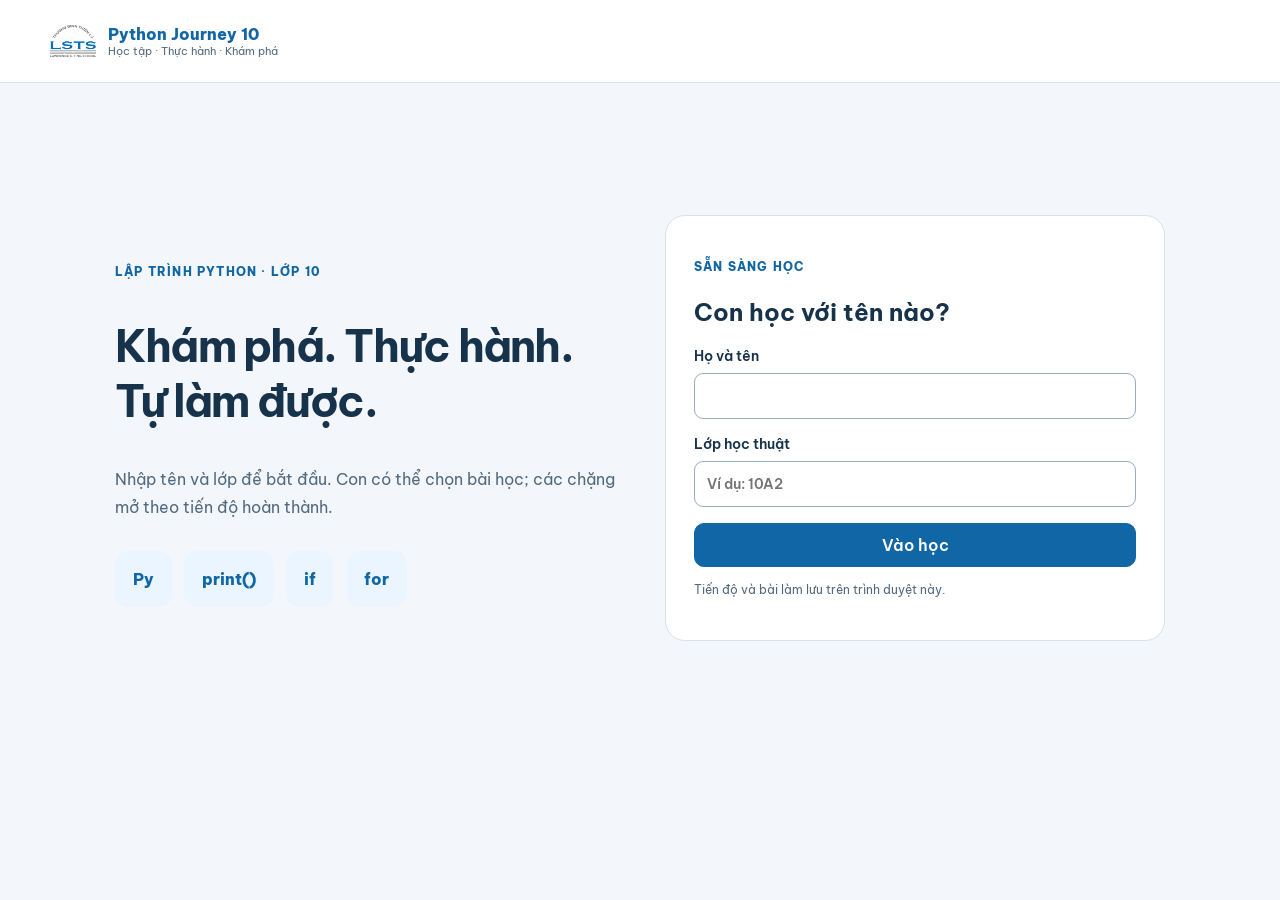
==== index.html @ 365a0a02 "Simplify learning navigation, rotate six 3D games and preserve sequential progress" ====
<!doctype html><html lang="vi"><head><meta charset="utf-8"><meta name="viewport" content="width=device-width,initial-scale=1"><meta name="theme-color" content="#1166a5"><title>Python Journey 10</title><link rel="stylesheet" href="./shared/shell.css?v=6b348f273601"></head><body><div id="app"></div><script src="./course.js?v=6b348f273601"></script><script>window.STANDALONE={...COURSE_CONFIG,base:"./"};</script><script src="./shared/store.js?v=6b348f273601"></script><script src="./shared/shell.js?v=6b348f273601"></script></body></html>
---- shared/shell.css ----
@import url('https://fonts.googleapis.com/css2?family=Be+Vietnam+Pro:wght@400;500;600;700;800&display=swap');
:root{font-family:'Be Vietnam Pro',system-ui,sans-serif;color:#17324b;background:#f3f6fa;--accent:#087d78;--wash:#e8f5f2}*{box-sizing:border-box}body{margin:0}button,input,select{font:inherit}button,a{touch-action:manipulation}button{cursor:pointer}button:disabled{opacity:.6;cursor:wait}button:focus-visible,a:focus-visible,input:focus-visible,select:focus-visible{outline:3px solid #d97706;outline-offset:3px}a{color:var(--accent);text-decoration:none}button,.button{display:inline-flex;align-items:center;justify-content:center;gap:8px;border:1px solid #c9d7e3;background:white;color:#17324b;border-radius:10px;min-height:44px;padding:10px 15px;font-weight:600}.primary{background:var(--accent);color:#fff;border-color:var(--accent)}.brand{display:flex;align-items:center;gap:12px;font-weight:800}.brand img{width:46px;height:46px;object-fit:contain}.brand small{display:block;font-size:11px;font-weight:400;color:#52697e}.header{display:flex;justify-content:space-between;align-items:center;gap:16px;padding:18px max(22px,calc((100vw - 1180px)/2));background:#fff;border-bottom:1px solid #dae3eb}.actions{display:flex;align-items:center;gap:8px;flex-wrap:wrap}.container{max-width:1180px;padding:30px 22px 70px;margin:auto}h1{font-size:clamp(28px,4vw,44px);line-height:1.25;letter-spacing:-.04em}p{line-height:1.75;color:#52697e}.eyebrow{font-size:12px;letter-spacing:.1em;text-transform:uppercase;color:var(--accent);font-weight:800}.welcome{display:grid;grid-template-columns:1fr 1fr;gap:50px;align-items:center;max-width:1050px;min-height:70vh;margin:auto}.welcome h1{max-width:530px}.intro-symbols{display:flex;gap:12px;margin-top:30px}.intro-symbols span{display:grid;place-items:center;padding:18px;border-radius:14px;background:var(--wash);color:var(--accent);font-weight:800}.panel{background:white;border:1px solid #d8e2eb;border-radius:20px;padding:28px}.field{display:block;margin:16px 0;font-size:14px;font-weight:600}.field input,.field select{display:block;width:100%;min-height:46px;margin-top:8px;border:1px solid #99adc0;background:white;padding:10px 12px;border-radius:9px;color:#17324b}.hint{font-size:12px}.notice{border:1px solid #b9dacf;background:var(--wash);border-radius:14px;padding:16px 20px;margin:20px 0;font-size:14px;line-height:1.6}.error{background:#fff0ed;color:#9f3028;padding:12px;border-radius:10px}.grid{display:grid;grid-template-columns:repeat(auto-fill,minmax(300px,1fr));gap:18px}.card{display:flex;flex-direction:column;gap:10px;padding:23px;background:white;border:1px solid #d8e2eb;border-radius:18px;color:#17324b}.card:hover{border-color:var(--accent);box-shadow:0 8px 25px #17324b0d}.card h2{font-size:19px;margin:4px 0;line-height:1.45}.card p{font-size:13px;margin:0}.card-bottom{border-top:1px solid #d8e2eb;padding-top:14px;display:flex;justify-content:space-between;font-size:13px}.stats{display:flex;gap:20px;flex-wrap:wrap;margin:20px 0}.stats div{padding:16px 25px;background:white;border:1px solid #d8e2eb;border-radius:14px}.stats b{font-size:26px}.stats small{display:block;color:#52697e}.bar{height:50px;display:flex;align-items:center;justify-content:space-between;gap:8px;background:white;border-bottom:1px solid #d8e2eb;padding:3px 10px}.bar button{padding:5px 9px;font-size:12px}.bar .title{font-size:12px;max-width:44%;white-space:nowrap;overflow:hidden;text-overflow:ellipsis}.bar .status{font-size:11px;color:#52697e}.frame{width:100%;height:calc(100dvh - 50px);display:block;border:0}.tools{position:fixed;top:54px;right:10px;width:min(350px,calc(100vw - 20px));z-index:100;background:white;padding:18px;border:1px solid #c9d7e3;border-radius:14px;box-shadow:0 15px 40px #17324b25}.tools button{width:100%;margin:4px 0;justify-content:flex-start}.tools p{font-size:12px}.footer{padding:25px;text-align:center;font-size:12px;color:#52697e}dialog{border:1px solid #c9d7e3;border-radius:18px;max-width:560px;width:calc(100vw - 30px);padding:25px;max-height:90dvh}dialog::backdrop{background:#112d4266}.hidden{display:none!important}.lesson-page{overflow:hidden}@media(max-width:650px){.welcome{grid-template-columns:1fr;gap:18px;min-height:0}.welcome h1{font-size:29px}.intro-symbols{display:none}.container{padding:24px 16px}.panel{padding:22px}.header{padding:13px 16px}.header .brand{font-size:14px}.grid{grid-template-columns:1fr}.bar .title{display:none}.bar .status{max-width:110px;overflow:hidden;white-space:nowrap;text-overflow:ellipsis}.bar .actions{gap:5px}.stats{gap:8px}.stats div{flex:1;padding:12px}.footer{font-size:11px}}@media(prefers-reduced-motion:reduce){*{scroll-behavior:auto!important;animation:none!important;transition:none!important}}

.bar .actions{flex-wrap:nowrap;flex-shrink:0}.bar button{white-space:nowrap}.bar #back{flex-shrink:0}@media(max-width:650px){.bar .status{display:none}.bar{justify-content:space-between}.bar .actions{gap:6px}}

.resume{display:flex;align-items:center;justify-content:space-between;gap:16px;background:var(--wash);border:1px solid #bdd4d6;border-radius:18px;padding:20px}.resume h2{margin:8px 0;font-size:22px}.resume p{margin:0;font-size:13px}.course-filters{display:grid;grid-template-columns:2fr 1.5fr 1fr 1fr;gap:12px;margin-top:25px}.course-filters label{font-size:12px;font-weight:700}.course-filters input,.course-filters select{display:block;width:100%;font:inherit;min-height:44px;margin-top:7px;padding:10px;border:1px solid #b0c4d2;border-radius:9px;background:white}.card[hidden]{display:none!important}@media(max-width:700px){.course-filters{grid-template-columns:1fr 1fr}.resume{align-items:flex-start;flex-direction:column}.resume .button{width:100%}}

.world-page .bar{display:none}.world-page .frame{height:100dvh}.hope-choice{margin:12px 0}.hope-toggle{font:inherit;padding:10px 12px;border:1px solid #d1aa4d;border-radius:10px;background:#fff6d9;color:#765117;min-height:44px}
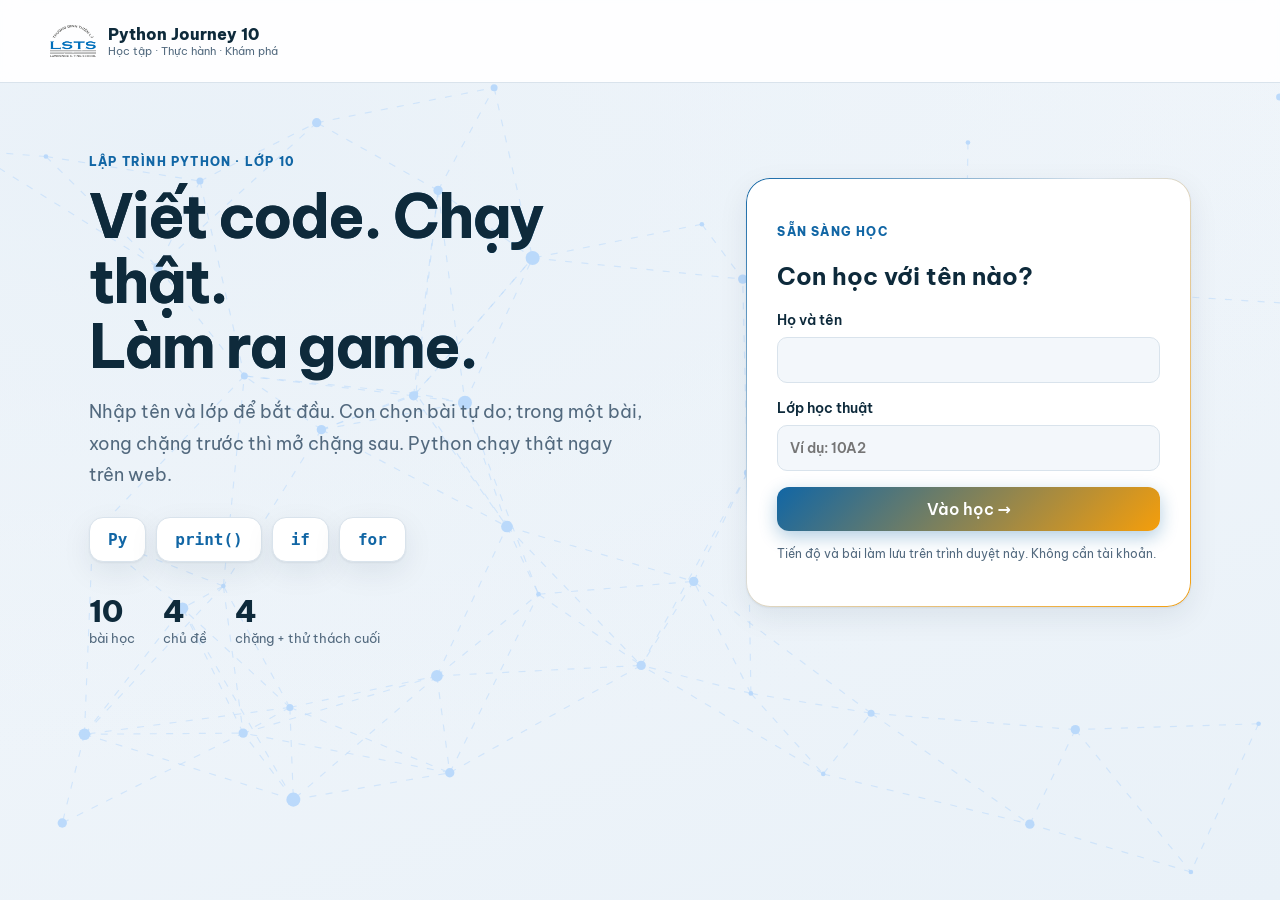
==== commit ee8513d0: "Python 10: đăng Bài 1–10, giao diện lab, Thử thách cuối, câu chữ tự nhiên hơn Co-Authored-By: Claude" ====
--- a/index.html
+++ b/index.html
@@ -1 +1 @@
-<!doctype html><html lang="vi"><head><meta charset="utf-8"><meta name="viewport" content="width=device-width,initial-scale=1"><meta name="theme-color" content="#1166a5"><title>Python Journey 10</title><link rel="stylesheet" href="./shared/shell.css?v=6b348f273601"></head><body><div id="app"></div><script src="./course.js?v=6b348f273601"></script><script>window.STANDALONE={...COURSE_CONFIG,base:"./"};</script><script src="./shared/store.js?v=6b348f273601"></script><script src="./shared/shell.js?v=6b348f273601"></script></body></html>+<!doctype html><html lang="vi"><head><meta charset="utf-8"><meta name="viewport" content="width=device-width,initial-scale=1"><meta name="theme-color" content="#1166a5"><title>Python Journey 10</title><link rel="stylesheet" href="./shared/shell.css?v=558e5ad5ece0"><link rel="stylesheet" href="./shared/lab.css?v=558e5ad5ece0"><script src="./shared/lab-shell.js?v=558e5ad5ece0"></script></head><body><div id="app"></div><script src="./course.js?v=558e5ad5ece0"></script><script>window.STANDALONE={...COURSE_CONFIG,base:"./"};</script><script src="./shared/store.js?v=558e5ad5ece0"></script><script src="./shared/shell.js?v=558e5ad5ece0"></script></body></html>
--- a/shared/lab.css
+++ b/shared/lab.css
@@ -0,0 +1,149 @@
+/* Giao diện "lab" (11/10/2026) — trang vào, trang khoá, thanh bài học. Bật bằng html[data-ui=lab].
+ * Màu theo khoá: html[data-course=ml-level1] (Data Lab, sáng) · html[data-course=dl-11] (Deep Lab, tối). */
+html[data-ui=lab]{
+  --lab-bg:#F3F7FB;--lab-bg2:#E9F1F8;--lab-ink:#0E2A3B;--lab-muted:#52697E;--lab-card:#FFFFFF;--lab-line:#D9E3EC;
+  --lab-a1:#0D9488;--lab-a2:#2563EB;--lab-a3:#F59E0B;--lab-hero1:#0B3B4A;--lab-hero2:#0E7C74;--lab-glow:rgba(13,148,136,.35);
+  --lab-net:#7DD3C7;--lab-chip:#E3F4F1;--lab-chip-ink:#0B6B64;--lab-shadow:0 1px 2px rgba(14,42,59,.06),0 10px 30px rgba(14,42,59,.08);
+  --accent:var(--lab-a1);--wash:var(--lab-chip);
+}
+/* Python, SQL, C++ (12/10/2026): sáng như Data Lab, giữ màu nhận diện cũ của từng khoá. */
+html[data-ui=lab][data-course=python-10]{
+  --lab-a1:#1166A5;--lab-a2:#F59E0B;--lab-a3:#0D9488;--lab-hero1:#0B2E4F;--lab-hero2:#1166A5;--lab-glow:rgba(17,102,165,.32);
+  --lab-net:#93C5FD;--lab-chip:#EAF5FF;--lab-chip-ink:#0B4F82;
+}
+html[data-ui=lab][data-course=sql-11]{
+  --lab-a1:#087D78;--lab-a2:#2563EB;--lab-a3:#F59E0B;--lab-hero1:#0A3B39;--lab-hero2:#087D78;--lab-glow:rgba(8,125,120,.32);
+  --lab-net:#86D9C9;--lab-chip:#E7F6F0;--lab-chip-ink:#06605C;
+}
+html[data-ui=lab][data-course=cpp-8-v2]{
+  --lab-a1:#5640A5;--lab-a2:#F59E0B;--lab-a3:#EC4899;--lab-hero1:#241A4F;--lab-hero2:#5640A5;--lab-glow:rgba(86,64,165,.32);
+  --lab-net:#C4B5FD;--lab-chip:#F1EDFF;--lab-chip-ink:#43308A;
+}
+html[data-ui=lab][data-course=dl-11]{
+  --lab-bg:#0A0F1F;--lab-bg2:#0F1630;--lab-ink:#E8EBF8;--lab-muted:#A2ABCF;--lab-card:#121A35;--lab-line:#28335E;
+  --lab-a1:#8B5CF6;--lab-a2:#22D3EE;--lab-a3:#F472B6;--lab-hero1:#1E1B4B;--lab-hero2:#4C1D95;--lab-glow:rgba(139,92,246,.45);
+  --lab-net:#A78BFA;--lab-chip:#1E2450;--lab-chip-ink:#C4B5FD;--lab-shadow:0 1px 2px rgba(0,0,0,.4),0 14px 40px rgba(0,0,0,.45);
+  color-scheme:dark;
+}
+html[data-ui=lab],html[data-ui=lab] body{background:var(--lab-bg);color:var(--lab-ink)}
+html[data-ui=lab] p{color:var(--lab-muted)}
+html[data-ui=lab] h1,html[data-ui=lab] h2{color:var(--lab-ink)}
+html[data-ui=lab] .eyebrow{color:var(--lab-a1)}
+html[data-ui=lab][data-course=dl-11] .eyebrow{color:var(--lab-a2)}
+html[data-ui=lab] button,html[data-ui=lab] .button{background:var(--lab-card);color:var(--lab-ink);border-color:var(--lab-line);border-radius:12px;transition:transform .15s,box-shadow .15s,border-color .15s}
+html[data-ui=lab] button:hover,html[data-ui=lab] .button:hover{border-color:var(--lab-a1);box-shadow:0 0 0 3px var(--lab-glow)}
+html[data-ui=lab] .primary{background:linear-gradient(135deg,var(--lab-a1),var(--lab-a2));color:#fff;border:0;box-shadow:0 6px 18px var(--lab-glow)}
+html[data-ui=lab] .primary:hover{transform:translateY(-1px)}
+html[data-ui=lab] .field input,html[data-ui=lab] .field select,html[data-ui=lab] .course-filters input,html[data-ui=lab] .course-filters select{background:var(--lab-bg);color:var(--lab-ink);border-color:var(--lab-line);border-radius:10px}
+html[data-ui=lab] .field input:focus,html[data-ui=lab] .field select:focus{border-color:var(--lab-a1);box-shadow:0 0 0 3px var(--lab-glow);outline:0}
+
+/* ---------------- đầu trang */
+html[data-ui=lab] .header.lab-header{background:color-mix(in srgb,var(--lab-card) 86%,transparent);backdrop-filter:blur(10px);border-bottom:1px solid var(--lab-line);position:sticky;top:0;z-index:20}
+html[data-ui=lab] .brand{color:var(--lab-ink)}
+html[data-ui=lab] .brand small{color:var(--lab-muted)}
+html[data-ui=lab][data-course=dl-11] .brand img{filter:brightness(0) invert(1)}
+html[data-ui=lab] .lab-chip{background:var(--lab-chip);color:var(--lab-chip-ink);border-color:transparent;border-radius:999px}
+
+/* ---------------- nền mạng động */
+.lab-net{position:absolute;inset:0;width:100%;height:100%;pointer-events:none;opacity:.55}
+.lab-net line{stroke:var(--lab-net);stroke-width:1;stroke-dasharray:6 8;animation:lab-flow 6s linear infinite;opacity:.55}
+.lab-net circle{fill:var(--lab-net);animation:lab-pulse 3.2s ease-in-out infinite}
+@keyframes lab-flow{to{stroke-dashoffset:-140}}
+@keyframes lab-pulse{0%,100%{opacity:.35}50%{opacity:1}}
+
+/* ---------------- trang vào */
+.lab-gate{position:relative;min-height:calc(100dvh - 83px);overflow:hidden;background:radial-gradient(1200px 600px at 15% 10%,var(--lab-bg2),transparent),linear-gradient(160deg,var(--lab-bg),var(--lab-bg2))}
+.lab-gate-inner{position:relative;max-width:1150px;margin:auto;padding:56px 24px 64px;display:grid;grid-template-columns:1.15fr .85fr;gap:56px;align-items:center}
+.lab-gate-text h1{font-size:clamp(34px,5vw,60px);line-height:1.08;letter-spacing:-.035em;margin:10px 0 18px;max-width:640px;
+  background:linear-gradient(120deg,var(--lab-ink) 30%,var(--lab-a1) 70%,var(--lab-a2));-webkit-background-clip:text;background-clip:text;color:transparent}
+.lab-lead{font-size:18px;max-width:560px}
+html[data-ui=lab] .intro-symbols{display:flex;gap:10px;flex-wrap:wrap;margin-top:26px}
+html[data-ui=lab] .intro-symbols span{padding:12px 18px;border-radius:14px;background:var(--lab-card);color:var(--lab-a1);border:1px solid var(--lab-line);box-shadow:var(--lab-shadow);font-weight:800;font-family:"JetBrains Mono",Consolas,monospace}
+html[data-ui=lab][data-course=dl-11] .intro-symbols span{color:var(--lab-a2);box-shadow:0 0 18px var(--lab-glow)}
+.lab-facts{display:flex;gap:28px;margin:30px 0 0;padding:0}
+.lab-facts div{margin:0}.lab-facts dt{font-size:30px;font-weight:800;color:var(--lab-ink)}.lab-facts dd{margin:0;font-size:13px;color:var(--lab-muted)}
+html[data-ui=lab] .panel.lab-panel{background:var(--lab-card);border:1px solid var(--lab-line);border-radius:24px;box-shadow:var(--lab-shadow);padding:30px;position:relative}
+html[data-ui=lab] .panel.lab-panel::before{content:"";position:absolute;inset:-1px;border-radius:24px;padding:1px;background:linear-gradient(135deg,var(--lab-a1),transparent 40%,var(--lab-a2));-webkit-mask:linear-gradient(#000 0 0) content-box,linear-gradient(#000 0 0);-webkit-mask-composite:xor;mask-composite:exclude;pointer-events:none}
+
+/* ---------------- trang khoá */
+.lab-home{max-width:1200px}
+.lab-hero{position:relative;overflow:hidden;display:grid;grid-template-columns:1fr auto;gap:30px;align-items:center;padding:36px 38px;border-radius:28px;
+  background:linear-gradient(135deg,var(--lab-hero1),var(--lab-hero2));color:#fff;box-shadow:var(--lab-shadow)}
+.lab-hero .lab-net{opacity:.35}
+.lab-hero-text{position:relative}
+.lab-hero h1{color:#fff!important;margin:6px 0 10px;font-size:clamp(28px,4vw,46px)}
+.lab-hero p{color:rgba(255,255,255,.82)!important;max-width:620px}
+.lab-hero .eyebrow{color:rgba(255,255,255,.75)!important}
+.lab-hero .actions button{background:rgba(255,255,255,.12);color:#fff;border-color:rgba(255,255,255,.3)}
+.lab-hero-stats{position:relative;display:flex;align-items:center;gap:22px}
+.lab-hero .stats{flex-direction:column;gap:10px;margin:0}
+.lab-hero .stats div{background:rgba(255,255,255,.1);border:1px solid rgba(255,255,255,.22);color:#fff;padding:10px 16px;border-radius:14px}
+.lab-hero .stats small{color:rgba(255,255,255,.75)}
+.lab-ring{position:relative;width:136px;height:136px}
+.lab-ring svg{width:100%;height:100%;transform:rotate(-90deg)}
+.lab-ring circle{fill:none;stroke-width:12}
+.lab-ring-bg{stroke:rgba(255,255,255,.18)}
+.lab-ring-fg{stroke:url(#none);stroke:#fff;stroke-linecap:round;transition:stroke-dasharray .8s}
+.lab-ring-text{position:absolute;inset:0;display:grid;place-content:center;text-align:center;color:#fff}
+.lab-ring-text b{font-size:30px;line-height:1}.lab-ring-text small{font-size:15px;opacity:.75}.lab-ring-text span{font-size:12px;opacity:.8}
+html[data-ui=lab] .resume.lab-resume{margin-top:22px;background:var(--lab-card);border:1px solid var(--lab-line);border-radius:20px;padding:16px;box-shadow:var(--lab-shadow);display:flex;align-items:center;gap:18px}
+.lab-resume-img{width:150px;height:92px;flex-shrink:0;border-radius:14px;background:var(--lab-bg2) center/cover no-repeat;border:1px solid var(--lab-line)}
+.lab-resume-text{flex:1}.lab-resume-text h2{margin:4px 0;font-size:21px}
+html[data-ui=lab] .notice.lab-notice{background:transparent;border:0;padding:6px 2px;margin:12px 0 0;color:var(--lab-muted);font-size:13px}
+.lab-filters{margin:18px 0 6px;background:var(--lab-card);border:1px solid var(--lab-line);border-radius:16px;padding:10px 16px}
+.lab-filters summary{cursor:pointer;font-weight:700;padding:6px 0;color:var(--lab-ink)}
+.lab-filters .course-filters{margin:10px 0 6px}
+html[data-ui=lab] .course-filters label{color:var(--lab-muted)}
+
+.lab-journey{position:relative;margin-top:10px;padding-left:28px}
+.lab-journey::before{content:"";position:absolute;left:13px;top:20px;bottom:20px;width:3px;border-radius:3px;background:linear-gradient(var(--lab-a1),var(--lab-a2),var(--lab-a3))}
+.lab-module{position:relative;margin:26px 0 8px}
+.lab-module-head{display:flex;align-items:center;gap:14px;margin:0 0 14px}
+.lab-module-head h2{margin:0;font-size:22px}
+.lab-module-head .eyebrow{margin:0}
+.lab-module-no{position:absolute;left:-28px;width:30px;height:30px;border-radius:50%;display:grid;place-items:center;font-weight:800;font-size:14px;color:#fff;
+  background:linear-gradient(135deg,var(--lab-a1),var(--lab-a2));box-shadow:0 0 0 5px var(--lab-bg),0 0 16px var(--lab-glow)}
+.lab-module-progress{margin-left:auto;display:flex;align-items:center;gap:10px;font-size:13px;color:var(--lab-muted);min-width:170px}
+.lab-module-progress i{flex:1;height:8px;border-radius:8px;background:var(--lab-line);position:relative;overflow:hidden}
+.lab-module-progress i::after{content:"";position:absolute;inset:0;width:calc(var(--p)*100%);background:linear-gradient(90deg,var(--lab-a1),var(--lab-a2));border-radius:8px}
+.grid.lab-grid{grid-template-columns:repeat(auto-fill,minmax(260px,1fr));gap:16px}
+html[data-ui=lab] .card.lab-card{padding:0;overflow:hidden;gap:0;background:var(--lab-card);border:1px solid var(--lab-line);border-radius:20px;color:var(--lab-ink);transition:transform .18s,box-shadow .18s,border-color .18s}
+html[data-ui=lab] .card.lab-card:hover{transform:translateY(-4px);border-color:var(--lab-a1);box-shadow:0 14px 34px var(--lab-glow)}
+.lab-cover{position:relative;height:130px;background:var(--lab-bg2) center/cover no-repeat;border-bottom:1px solid var(--lab-line)}
+.lab-cover::after{content:"";position:absolute;inset:0;background:linear-gradient(180deg,transparent 45%,rgba(0,0,0,.28))}
+.lab-cover-empty{background:linear-gradient(135deg,var(--lab-hero1),var(--lab-hero2))}
+.lab-cover-icon{position:absolute;inset:0;display:grid;place-items:center;font-size:44px;color:rgba(255,255,255,.75)}
+.lab-num{position:absolute;left:12px;bottom:10px;z-index:1;min-width:38px;height:38px;padding:0 8px;border-radius:12px;display:grid;place-items:center;font-weight:800;font-size:17px;color:#fff;background:rgba(0,0,0,.45);backdrop-filter:blur(4px)}
+.lab-kind{position:absolute;right:10px;top:10px;z-index:1;font-size:11px;font-weight:800;letter-spacing:.05em;text-transform:uppercase;padding:5px 9px;border-radius:999px;color:#fff;background:var(--lab-a2)}
+.lab-kind-activity{background:var(--lab-a3);color:#1f1300}
+.lab-card-body{padding:14px 16px 14px;display:flex;flex-direction:column;gap:6px;flex:1}
+html[data-ui=lab] .lab-card h2{font-size:17px;margin:0;line-height:1.4}
+html[data-ui=lab] .lab-card .card-bottom{margin-top:auto;border-top:1px solid var(--lab-line)}
+.lab-state.is-done{color:#16A34A;font-weight:700}.lab-state.is-started{color:var(--lab-a3);font-weight:700}
+html[data-ui=lab] .footer{color:var(--lab-muted)}
+
+/* ---------------- thanh bài học (trong khung) */
+html[data-ui=lab] .bar{background:linear-gradient(90deg,var(--lab-hero1),var(--lab-hero2));border:0;color:#fff}
+html[data-ui=lab] .bar .title{color:#fff;font-weight:700;font-size:13px}
+html[data-ui=lab] .bar .status{color:rgba(255,255,255,.75)}
+html[data-ui=lab] .bar button{background:rgba(255,255,255,.12);color:#fff;border-color:rgba(255,255,255,.28)}
+html[data-ui=lab] .tools{background:var(--lab-card);color:var(--lab-ink);border-color:var(--lab-line)}
+html[data-ui=lab] dialog{background:var(--lab-card);color:var(--lab-ink);border-color:var(--lab-line)}
+
+@media(max-width:820px){
+  .lab-gate-inner{grid-template-columns:1fr;gap:26px;padding:28px 16px 40px}
+  .lab-gate-text h1{font-size:34px}
+  .lab-hero{grid-template-columns:1fr;padding:24px 20px}
+  .lab-hero-stats{justify-content:flex-start}
+  .lab-ring{width:110px;height:110px}
+  .lab-journey{padding-left:22px}
+  .lab-module-no{left:-22px;width:26px;height:26px;font-size:12px}
+  .lab-journey::before{left:10px}
+  .lab-module-head{flex-wrap:wrap}
+  .lab-module-progress{margin-left:0;min-width:100%}
+  .lab-resume-img{display:none}
+  html[data-ui=lab] .resume.lab-resume{flex-direction:column;align-items:stretch}
+}
+@media(prefers-reduced-motion:reduce){.lab-net line,.lab-net circle{animation:none!important}}
+/* trang bài: tiêu đề đã có trong đầu bài (iframe) nên ẩn ở thanh ngoài */
+html[data-ui=lab] .lesson-page .bar .title{visibility:hidden}
